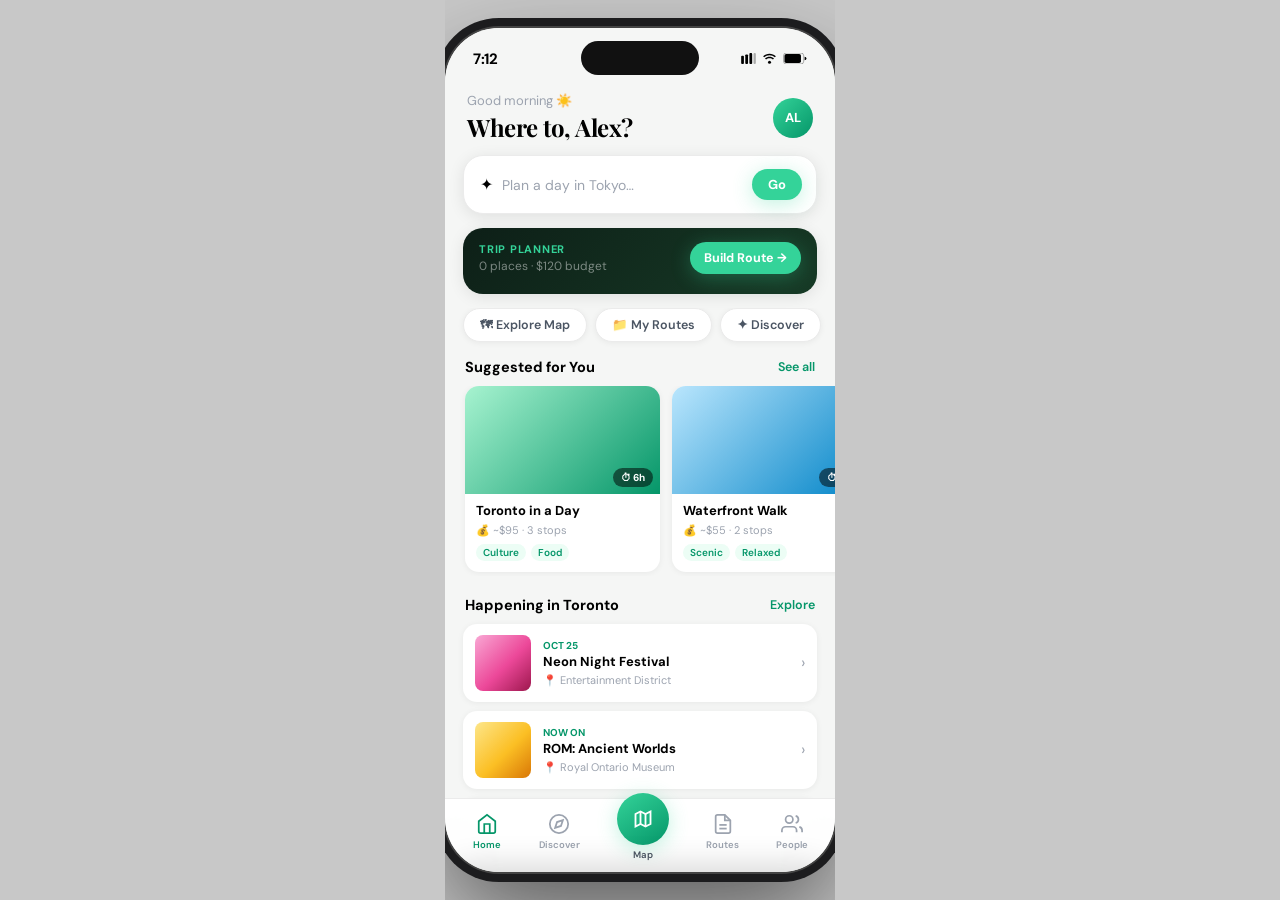
==== app_demo/app_demo.html @ a2b482a4 "added relation for html and video demo" ====
<!DOCTYPE html>
<html lang="en">
<head>
  <meta charset="UTF-8"/>
  <meta name="viewport" content="width=device-width, initial-scale=1.0"/>
  <title>TripTailor</title>
  <link rel="stylesheet" href="styles.css"/>
  <link rel="preconnect" href="https://fonts.googleapis.com"/>
  <link rel="preconnect" href="https://fonts.gstatic.com" crossorigin/>
  <link href="https://fonts.googleapis.com/css2?family=DM+Sans:opsz,wght@9..40,300;9..40,400;9..40,500;9..40,600;9..40,700&family=Playfair+Display:ital,wght@0,700;1,600&display=swap" rel="stylesheet"/>
</head>
<body>

<div class="phone-shell">
  <div id="app">

    <!-- ── STATUS BAR ── -->
    <div class="status-bar">
      <span class="st" id="s-time">9:41</span>
      <div class="st-icons">
        <svg width="15" height="11" viewBox="0 0 16 12" fill="currentColor"><rect x="0" y="3" width="3" height="9" rx="1"/><rect x="4.5" y="1.5" width="3" height="10.5" rx="1"/><rect x="9" y="0" width="3" height="12" rx="1"/><rect x="13.5" y="0" width="2.5" height="12" rx="1" opacity=".3"/></svg>
        <svg width="15" height="11" viewBox="0 0 20 14" fill="currentColor"><path d="M10 2.5C12.8 2.5 15.3 3.6 17.1 5.4L18.5 4C16.3 1.8 13.3.5 10 .5S3.7 1.8 1.5 4L2.9 5.4C4.7 3.6 7.2 2.5 10 2.5z"/><path d="M10 6.5c1.8 0 3.4.7 4.6 1.9l1.4-1.4C14.4 5.4 12.3 4.5 10 4.5S5.6 5.4 4 7l1.4 1.4C6.6 7.2 8.2 6.5 10 6.5z"/><circle cx="10" cy="12" r="2"/></svg>
        <svg width="24" height="11" viewBox="0 0 25 12" fill="currentColor"><rect x="0" y="0" width="22" height="12" rx="3" stroke="currentColor" stroke-width="1" fill="none" opacity=".35"/><rect x="1" y="1" width="18" height="10" rx="2"/><path d="M23 4v4a2 2 0 000-4z"/></svg>
      </div>
    </div>

    <!-- ── VIEWS ── -->
    <div id="views">

      <!-- HOME -->
      <div class="view active" id="v-home">
        <div class="scroll-body">
          <div class="home-top">
            <div>
              <div class="home-sub">Good morning ☀️</div>
              <div class="home-title">Where to, Alex?</div>
            </div>
            <div class="home-av">AL</div>
          </div>

          <!-- AI bar -->
          <div class="ai-bar">
            <span class="ai-spark">✦</span>
            <input class="ai-inp" id="ai-inp" type="text" placeholder="Plan a day in Tokyo…" readonly/>
            <button class="ai-go" id="ai-go">Go</button>
          </div>

          <!-- Trip builder CTA -->
          <div class="trip-builder-cta" id="tbc">
            <div class="tbc-inner">
              <div class="tbc-left">
                <div class="tbc-label">Trip Planner</div>
                <div class="tbc-sub" id="tbc-sub">0 places · $0 budget</div>
              </div>
              <button class="tbc-btn" id="tbc-btn">Build Route →</button>
            </div>
            <div class="tbc-stops" id="tbc-stops"></div>
          </div>

          <!-- Active trip card -->
          <div class="active-card hidden" id="active-card">
            <div class="ac-row">
              <div>
                <div class="ac-label">Active Trip</div>
                <div class="ac-name" id="ac-name">Toronto Highlights</div>
                <div class="ac-meta" id="ac-meta">Stop 1 of 3</div>
              </div>
              <button class="ac-resume" id="ac-resume">Resume →</button>
            </div>
            <div class="ac-progress-bar"><div class="ac-progress-fill" id="ac-fill"></div></div>
          </div>

          <!-- Quick pills -->
          <div class="qa-row">
            <button class="qa" data-tab="mapping">🗺 Explore Map</button>
            <button class="qa" data-tab="routes">📁 My Routes</button>
            <button class="qa" data-tab="discover">✦ Discover</button>
          </div>

          <!-- Suggested -->
          <div class="sh">
            <span>Suggested for You</span>
            <button class="sh-see" id="sh-see-suggested">See all</button>
          </div>
          <div class="suggest-row" id="suggest-row"></div>

          <!-- Happening -->
          <div class="sh" style="margin-top:20px">
            <span>Happening in Toronto</span>
            <button class="sh-see" data-tab="discover">Explore</button>
          </div>
          <div class="ev-list" id="ev-list"></div>
          <div style="height:12px"></div>
        </div>
      </div>

      <!-- DISCOVER -->
      <div class="view" id="v-discover">
        <div class="topbar sticky">
          <div class="tb-title">Discover</div>
          <div class="chip-row" id="disc-chips">
            <button class="chip active" data-f="all">All</button>
            <button class="chip" data-f="Festival">Festival</button>
            <button class="chip" data-f="Food">Food</button>
            <button class="chip" data-f="Culture">Culture</button>
            <button class="chip" data-f="Art">Art</button>
          </div>
        </div>
        <div class="disc-feed" id="disc-feed"></div>
      </div>

      <!-- MAPPING -->
      <div class="view" id="v-mapping">

        <!-- Explore mode -->
        <div id="explore-mode" class="mmode active">
          <div class="topbar sticky map-topbar">
            <div class="tb-title">Explore</div>
            <div class="chip-row" id="map-chips">
              <button class="chip active" data-cat="all">All</button>
              <button class="chip" data-cat="food">🍜 Food</button>
              <button class="chip" data-cat="scenic">🌿 Scenic</button>
              <button class="chip" data-cat="activity">🎭 Activity</button>
              <button class="chip" data-cat="culture">🏛 Culture</button>
            </div>
          </div>
          <div class="map-wrap">
            <div class="map-canvas" id="map-canvas">
              <div class="map-lbl">Toronto · Downtown</div>
            </div>
          </div>
          <div class="map-foot" id="map-foot">
            <div class="sel-pill">
              <span class="sel-dot"></span>
              <span id="sel-num">0</span> selected
            </div>
            <button class="plan-btn hidden" id="plan-btn">✦ Plan Route</button>
          </div>
          <!-- place drawer — INSIDE #app -->
          <div class="scrim" id="pd-scrim"></div>
          <div class="drawer" id="pd-drawer">
            <div class="drawer-bar"></div>
            <div id="pd-body"></div>
          </div>
        </div>

        <!-- Planning mode -->
        <div id="planning-mode" class="mmode">
          <div class="topbar plan-topbar">
            <button class="back-btn" id="plan-back">
              <svg width="18" height="18" viewBox="0 0 24 24" fill="none" stroke="currentColor" stroke-width="2.5"><polyline points="15 18 9 12 15 6"/></svg>
            </button>
            <span class="tb-title" style="font-size:16px">Route Planner</span>
            <button class="link-btn" id="plan-save-top">Save</button>
          </div>

          <div class="scroll-body" style="padding:0">

            <!-- Budget + transport card -->
            <div class="ctrl-card">
              <div class="ctrl-row">
                <div class="ctrl-col">
                  <div class="ctrl-lbl">Daily Budget</div>
                  <div class="ctrl-val" id="ctrl-budget">$120</div>
                  <input class="ctrl-slider" id="budget-slider" type="range" min="20" max="500" value="120"/>
                  <div class="ctrl-range"><span>$20</span><span>$500</span></div>
                </div>
                <div class="ctrl-sep"></div>
                <div class="ctrl-col">
                  <div class="ctrl-lbl">Transport</div>
                  <div class="tmode-row" id="tmode-row">
                    <button class="tmode active" data-t="walk">🚶<span>Walk</span></button>
                    <button class="tmode" data-t="transit">🚇<span>Transit</span></button>
                    <button class="tmode" data-t="bike">🚲<span>Bike</span></button>
                    <button class="tmode" data-t="car">🚗<span>Drive</span></button>
                  </div>
                </div>
              </div>
            </div>

            <!-- Route stops -->
            <div class="plan-section-hdr">
              <span>Your Stops</span>
              <button class="link-btn" id="add-more-stops">+ Add More</button>
            </div>
            <div class="stops-list" id="stops-list"></div>

            <!-- Food along the way -->
            <div class="plan-section-hdr" style="margin-top:4px">
              <span>🍜 Food Along the Way</span>
            </div>
            <div class="food-row" id="food-row"></div>

            <!-- Summary -->
            <div class="summary-card" id="summary-card">
              <div class="sum-row">
                <div class="sum-item">
                  <div class="sum-val" id="sum-time">4h 20m</div>
                  <div class="sum-lbl">Total Time</div>
                </div>
                <div class="sum-div"></div>
                <div class="sum-item">
                  <div class="sum-val" id="sum-cost">~$120</div>
                  <div class="sum-lbl">Est. Cost</div>
                </div>
                <div class="sum-div"></div>
                <div class="sum-item">
                  <div class="sum-val" id="sum-stops">3</div>
                  <div class="sum-lbl">Stops</div>
                </div>
              </div>
              <div class="route-line-vis" id="route-line-vis"></div>
            </div>

            <div class="plan-acts">
              <button class="act secondary" id="pa-save">💾 Save Route</button>
              <button class="act primary" id="pa-guide">▶ Start Guide</button>
            </div>
            <div style="height:16px"></div>
          </div>
        </div>

      </div><!-- /v-mapping -->

      <!-- ROUTES -->
      <div class="view" id="v-routes">
        <div class="topbar sticky">
          <div class="tb-title">Routes</div>
          <div class="seg-ctrl" id="routes-seg">
            <button class="seg active" data-seg="my">My Plans</button>
            <button class="seg" data-seg="community">Community</button>
          </div>
        </div>
        <div class="list-body" id="routes-my"></div>
        <div class="list-body hidden" id="routes-comm"></div>
      </div>

      <!-- COMMUNITY -->
      <div class="view" id="v-community">
        <div class="topbar sticky">
          <div class="tb-title">Community</div>
        </div>
        <div class="list-body" id="comm-feed"></div>
      </div>

    </div><!-- /views -->

    <!-- ── BOTTOM TAB BAR ── -->
    <nav class="tabbar">
      <button class="tb active" data-tab="home">
        <svg width="22" height="22" viewBox="0 0 24 24" fill="none" stroke="currentColor" stroke-width="1.9"><path d="M3 9l9-7 9 7v11a2 2 0 01-2 2H5a2 2 0 01-2-2z"/><polyline points="9 22 9 12 15 12 15 22"/></svg>
        <span>Home</span>
      </button>
      <button class="tb" data-tab="discover">
        <svg width="22" height="22" viewBox="0 0 24 24" fill="none" stroke="currentColor" stroke-width="1.9"><circle cx="12" cy="12" r="10"/><polygon points="16.24 7.76 14.12 14.12 7.76 16.24 9.88 9.88 16.24 7.76"/></svg>
        <span>Discover</span>
      </button>
      <button class="tb tb-map" data-tab="mapping">
        <div class="tb-map-icon">
          <svg width="20" height="20" viewBox="0 0 24 24" fill="none" stroke="white" stroke-width="2.2"><polygon points="3 6 9 3 15 6 21 3 21 18 15 21 9 18 3 21"/><line x1="9" y1="3" x2="9" y2="18"/><line x1="15" y1="6" x2="15" y2="21"/></svg>
        </div>
        <span>Map</span>
      </button>
      <button class="tb" data-tab="routes">
        <svg width="22" height="22" viewBox="0 0 24 24" fill="none" stroke="currentColor" stroke-width="1.9"><path d="M14 2H6a2 2 0 00-2 2v16a2 2 0 002 2h12a2 2 0 002-2V8z"/><polyline points="14 2 14 8 20 8"/><line x1="16" y1="13" x2="8" y2="13"/><line x1="16" y1="17" x2="8" y2="17"/></svg>
        <span>Routes</span>
      </button>
      <button class="tb" data-tab="community">
        <svg width="22" height="22" viewBox="0 0 24 24" fill="none" stroke="currentColor" stroke-width="1.9"><path d="M17 21v-2a4 4 0 00-4-4H5a4 4 0 00-4 4v2"/><circle cx="9" cy="7" r="4"/><path d="M23 21v-2a4 4 0 00-3-3.87M16 3.13a4 4 0 010 7.75"/></svg>
        <span>People</span>
      </button>
    </nav>

    <!-- ══════════════════════════════════════
         ALL OVERLAYS INSIDE #app (phone frame)
         ══════════════════════════════════════ -->

    <!-- Activity / Place detail sheet -->
    <div class="overlay-scrim" id="sheet-scrim"></div>
    <div class="sheet" id="detail-sheet">
      <div class="sheet-bar"></div>
      <div class="sheet-inner" id="sheet-inner"></div>
    </div>

    <!-- Guide mode — full screen inside app -->
    <div class="guide-screen hidden" id="guide-screen">
      <div class="guide-statusbar">
        <button class="g-exit" id="g-exit">✕ End Trip</button>
        <div class="g-center">
          <div class="g-name" id="g-name">Toronto Highlights</div>
          <div class="g-prog" id="g-prog">Stop 1 of 3</div>
        </div>
        <button class="g-nav" id="g-nav">
          <svg width="15" height="15" viewBox="0 0 24 24" fill="none" stroke="currentColor" stroke-width="2.2"><polygon points="3 11 22 2 13 21 11 13 3 11"/></svg>
        </button>
      </div>

      <div class="g-cards-wrap">
        <div class="g-cards" id="g-cards"></div>
      </div>

      <!-- Smart suggestion chip -->
      <div class="g-suggest hidden" id="g-suggest">
        <div class="g-sug-icon" id="g-sug-icon">🍜</div>
        <div class="g-sug-body">
          <div class="g-sug-title" id="g-sug-title">Nearby: Ichiran Ramen</div>
          <div class="g-sug-sub" id="g-sug-sub">4.7★ · 5 min walk · ~$15</div>
        </div>
        <div class="g-sug-btns">
          <button class="g-sug-skip" id="g-sug-skip">Skip</button>
          <button class="g-sug-go" id="g-sug-go">Go</button>
        </div>
      </div>

      <div class="g-foot">
        <button class="g-next" id="g-next">Next Stop →</button>
      </div>
    </div>

    <!-- Toast — inside app -->
    <div class="toast" id="toast"></div>

  </div><!-- /app -->
</div><!-- /phone-shell -->

<script src="script.js"></script>
</body>
</html>
---- app_demo/styles.css ----
/* ══════════════════════════════════════════════
   TripTailor v4 — styles.css
   All overlays confined to phone frame
   ══════════════════════════════════════════════ */

:root {
  --mint:      #34d399;
  --mint-dk:   #059669;
  --mint-lt:   #d1fae5;
  --mint-xl:   #ecfdf5;
  --bg:        #f5f6f5;
  --card:      #ffffff;
  --text:      #0d0d0d;
  --t2:        #4b5563;
  --t3:        #9ca3af;
  --sep:       #ebebeb;
  --border:    rgba(0,0,0,0.07);
  --yellow:    #f59e0b;
  --tab-h:     74px;

  --r1: 8px;  --r2: 14px;  --r3: 20px;  --r4: 28px;  --rp: 999px;

  --s1: 0 1px 6px rgba(0,0,0,0.06);
  --s2: 0 3px 16px rgba(0,0,0,0.09);
  --s3: 0 8px 32px rgba(0,0,0,0.12);
  --sm: 0 4px 20px rgba(52,211,153,0.30);

  --font:  'DM Sans', -apple-system, sans-serif;
  --serif: 'Playfair Display', Georgia, serif;
}

*, *::before, *::after { box-sizing: border-box; margin: 0; padding: 0; }

html, body {
  height: 100%; overflow: hidden;
  background: #c8c8c8;
  display: flex; align-items: center; justify-content: center;
  font-family: var(--font);
  -webkit-font-smoothing: antialiased;
}
button  { font-family: var(--font); cursor: pointer; border: none; background: none; }
input   { font-family: var(--font); }
::-webkit-scrollbar { display: none; }

/* ══════════════════════════
   PHONE SHELL
   ══════════════════════════ */
.phone-shell {
  width: 390px;
  height: 844px;
  border-radius: 54px;
  background: #111;
  overflow: hidden;               /* ← critical: clips everything */
  box-shadow: 0 0 0 2px #444, 0 0 0 10px #1c1c1e, 0 44px 100px rgba(0,0,0,0.55);
  position: relative;
  flex-shrink: 0;
}

/* Dynamic Island */
.phone-shell::before {
  content: '';
  position: absolute; top: 13px; left: 50%; transform: translateX(-50%);
  width: 118px; height: 34px; background: #111;
  border-radius: 20px; z-index: 9999; pointer-events: none;
}

#app {
  width: 100%; height: 100%;
  background: var(--bg);
  border-radius: 50px;
  overflow: hidden;               /* ← clips children, keeps everything inside */
  display: flex; flex-direction: column;
  position: relative;             /* stacking context for all overlays */
}

/* ══════════════════════════
   STATUS BAR
   ══════════════════════════ */
.status-bar {
  height: 46px; flex-shrink: 0;
  padding: 15px 28px 0;
  display: flex; align-items: center; justify-content: space-between;
  background: var(--bg); z-index: 10;
}
.st { font-size: 15px; font-weight: 700; letter-spacing: -0.03em; }
.st-icons { display: flex; gap: 6px; align-items: center; }

/* ══════════════════════════
   VIEWS
   ══════════════════════════ */
#views {
  flex: 1; overflow: hidden; position: relative;
}
.view {
  position: absolute; inset: 0;
  overflow-y: auto; overflow-x: hidden;
  display: none; background: var(--bg);
  -webkit-overflow-scrolling: touch;
}
.view.active { display: block; }
.hidden { display: none !important; }
.scroll-body { padding: 0 0 16px; }

/* ══════════════════════════
   SHARED TOPBAR
   ══════════════════════════ */
.topbar {
  padding: 14px 20px 10px;
  background: rgba(245,246,245,0.94);
  backdrop-filter: blur(20px);
  border-bottom: 1px solid var(--sep);
}
.topbar.sticky { position: sticky; top: 0; z-index: 40; }
.tb-title {
  font-family: var(--serif);
  font-size: 24px; font-weight: 700; letter-spacing: -0.02em;
  margin-bottom: 10px;
}
.chip-row { display: flex; gap: 7px; overflow-x: auto; }
.chip {
  flex-shrink: 0; padding: 6px 14px; border-radius: var(--rp);
  font-size: 12.5px; font-weight: 600;
  background: var(--card); color: var(--t2);
  border: 1.5px solid transparent; box-shadow: var(--s1);
  transition: all 0.16s;
}
.chip.active { background: var(--mint); color: #fff; box-shadow: var(--sm); }

/* ══════════════════════════
   BOTTOM TAB BAR
   ══════════════════════════ */
.tabbar {
  height: var(--tab-h); flex-shrink: 0;
  background: rgba(255,255,255,0.95);
  backdrop-filter: blur(24px);
  border-top: 1px solid var(--sep);
  display: flex; align-items: flex-start; justify-content: space-around;
  padding: 10px 8px 0; z-index: 50;
}
.tb {
  display: flex; flex-direction: column; align-items: center; gap: 4px;
  padding: 4px 10px; min-width: 50px;
  color: var(--t3); transition: color 0.16s;
}
.tb span { font-size: 9.5px; font-weight: 600; }
.tb.active { color: var(--mint-dk); }
.tb.active svg { stroke: var(--mint-dk); }
/* Center map button */
.tb-map { margin-top: -20px; }
.tb-map-icon {
  width: 52px; height: 52px; border-radius: 50%;
  background: linear-gradient(145deg, var(--mint), var(--mint-dk));
  display: flex; align-items: center; justify-content: center;
  box-shadow: var(--sm);
}
.tb-map span { color: var(--t2); }
.tb-map.active span { color: var(--mint-dk); }

/* ══════════════════════════
   HOME
   ══════════════════════════ */
.home-top {
  display: flex; align-items: center; justify-content: space-between;
  padding: 18px 22px 12px;
}
.home-sub  { font-size: 13px; color: var(--t3); margin-bottom: 2px; }
.home-title { font-family: var(--serif); font-size: 24px; font-weight: 700; letter-spacing:-0.02em; }
.home-av {
  width: 40px; height: 40px; border-radius: 50%;
  background: linear-gradient(135deg,var(--mint),var(--mint-dk));
  display: flex; align-items: center; justify-content: center;
  font-size: 13px; font-weight: 700; color: #fff;
}

/* AI bar */
.ai-bar {
  display: flex; align-items: center; gap: 9px;
  margin: 0 18px 14px;
  background: var(--card); border-radius: var(--r3);
  padding: 13px 14px 13px 16px;
  box-shadow: var(--s2); border: 1.5px solid var(--sep);
  transition: box-shadow 0.2s;
}
.ai-spark { font-size: 16px; }
.ai-inp {
  flex: 1; border: none; outline: none; background: transparent;
  font-size: 14px; color: var(--t2);
}
.ai-inp::placeholder { color: var(--t3); }
.ai-go {
  background: var(--mint); color: #fff;
  border-radius: var(--rp); padding: 7px 16px;
  font-size: 13px; font-weight: 700; box-shadow: var(--sm);
}

/* Trip builder CTA */
.trip-builder-cta {
  margin: 0 18px 14px;
  background: linear-gradient(135deg,#0d1f17,#173a26);
  border-radius: var(--r3); padding: 14px 16px 12px;
  box-shadow: var(--s2);
}
.tbc-inner { display: flex; align-items: center; justify-content: space-between; margin-bottom: 8px; }
.tbc-label { font-size: 11px; font-weight: 700; color: var(--mint); text-transform: uppercase; letter-spacing: 0.07em; margin-bottom: 2px; }
.tbc-sub   { font-size: 12px; color: rgba(255,255,255,0.45); }
.tbc-btn {
  background: var(--mint); color: #fff;
  border-radius: var(--rp); padding: 8px 14px;
  font-size: 12.5px; font-weight: 700; box-shadow: var(--sm);
  white-space: nowrap;
}
.tbc-stops { display: flex; gap: 6px; overflow-x: auto; }
.tbc-stop-pill {
  flex-shrink: 0; display: flex; align-items: center; gap: 5px;
  background: rgba(255,255,255,0.08); border: 1px solid rgba(255,255,255,0.12);
  border-radius: var(--rp); padding: 4px 10px;
  font-size: 11px; color: rgba(255,255,255,0.75);
}
.tbc-stop-pill .rm {
  width: 14px; height: 14px; border-radius: 50%;
  background: rgba(255,255,255,0.15); color: rgba(255,255,255,0.7);
  font-size: 9px; display: flex; align-items: center; justify-content: center;
  cursor: pointer;
}

/* Active trip card */
.active-card {
  margin: 0 18px 14px;
  background: linear-gradient(135deg,#0d1f17,#133526);
  border-radius: var(--r3); padding: 14px 16px;
}
.ac-row { display: flex; align-items: center; justify-content: space-between; margin-bottom: 10px; }
.ac-label { font-size: 10px; font-weight: 700; color: var(--mint); text-transform: uppercase; letter-spacing: 0.07em; margin-bottom: 3px; }
.ac-name  { font-family: var(--serif); font-size: 17px; font-weight: 700; color: #fff; margin-bottom: 2px; }
.ac-meta  { font-size: 11px; color: rgba(255,255,255,0.45); }
.ac-resume { background: var(--mint); color: #fff; border-radius: var(--rp); padding: 8px 14px; font-size: 12.5px; font-weight: 700; box-shadow: var(--sm); white-space: nowrap; }
.ac-progress-bar { height: 3px; background: rgba(255,255,255,0.12); border-radius: 2px; overflow: hidden; }
.ac-progress-fill { height: 100%; background: var(--mint); border-radius: 2px; transition: width 0.4s ease; }

/* Quick pills */
.qa-row { display: flex; gap: 8px; padding: 0 18px 16px; overflow-x: auto; }
.qa {
  flex-shrink: 0; padding: 8px 16px; border-radius: var(--rp);
  font-size: 12.5px; font-weight: 600;
  background: var(--card); color: var(--t2);
  border: 1.5px solid var(--sep); box-shadow: var(--s1);
  transition: all 0.15s;
}
.qa:active { background: var(--mint-xl); color: var(--mint-dk); border-color: var(--mint-lt); }

/* Section headers */
.sh { display: flex; align-items: center; justify-content: space-between; padding: 0 20px 10px; font-size: 14.5px; font-weight: 700; }
.sh-see { font-size: 12.5px; color: var(--mint-dk); font-weight: 600; }

/* Suggested horizontal */
.suggest-row { display: flex; gap: 12px; padding: 0 20px 4px; overflow-x: auto; }
.sug-card {
  flex-shrink: 0; width: 195px; background: var(--card);
  border-radius: var(--r2); overflow: hidden; box-shadow: var(--s1); cursor: pointer;
  transition: transform 0.15s;
}
.sug-card:active { transform: scale(0.97); }
.sug-thumb { height: 108px; background-size: cover; background-position: center; position: relative; }
.sug-dur {
  position: absolute; bottom: 7px; right: 7px;
  background: rgba(0,0,0,0.52); backdrop-filter: blur(6px);
  color: #fff; font-size: 10px; font-weight: 700;
  padding: 3px 8px; border-radius: var(--rp);
}
.sug-body { padding: 9px 11px 11px; }
.sug-title { font-size: 13px; font-weight: 700; margin-bottom: 3px; line-height: 1.3; }
.sug-meta  { font-size: 11px; color: var(--t3); margin-bottom: 7px; }
.sug-tags  { display: flex; gap: 5px; }
.sug-tag   { font-size: 10px; background: var(--mint-xl); color: var(--mint-dk); padding: 2px 7px; border-radius: var(--rp); font-weight: 600; }

/* Events list */
.ev-list { padding: 0 18px; display: flex; flex-direction: column; gap: 9px; }
.ev-card {
  display: flex; gap: 12px; align-items: center;
  background: var(--card); border-radius: var(--r2);
  padding: 11px 12px; box-shadow: var(--s1); cursor: pointer;
  transition: transform 0.15s;
}
.ev-card:active { transform: scale(0.98); }
.ev-thumb { width: 56px; height: 56px; border-radius: var(--r1); flex-shrink: 0; background-size: cover; background-position: center; }
.ev-date  { font-size: 10px; font-weight: 700; color: var(--mint-dk); margin-bottom: 2px; }
.ev-title { font-size: 13px; font-weight: 700; line-height: 1.3; margin-bottom: 2px; }
.ev-loc   { font-size: 11px; color: var(--t3); }
.ev-arr   { color: var(--t3); font-size: 16px; margin-left: auto; flex-shrink: 0; }

/* ══════════════════════════
   DISCOVER
   ══════════════════════════ */
.disc-feed { padding: 12px 18px; display: flex; flex-direction: column; gap: 14px; }
.disc-card {
  background: var(--card); border-radius: var(--r3);
  overflow: hidden; box-shadow: var(--s1); cursor: pointer;
  transition: transform 0.15s;
}
.disc-card:active { transform: scale(0.99); }
.dc-img {
  height: 158px; position: relative;
  background-size: cover; background-position: center;
}
.dc-overlay {
  position: absolute; inset: 0;
  background: linear-gradient(to top, rgba(0,0,0,0.62) 0%, transparent 55%);
  display: flex; flex-direction: column; justify-content: flex-end; padding: 13px;
}
.dc-badge {
  align-self: flex-start; background: rgba(255,255,255,0.17); backdrop-filter: blur(8px);
  border: 1px solid rgba(255,255,255,0.2); color: #fff;
  font-size: 9.5px; font-weight: 700; padding: 3px 9px; border-radius: var(--rp);
  letter-spacing: 0.06em; margin-bottom: 5px;
}
.dc-title { font-family: var(--serif); font-size: 17px; font-weight: 700; color: #fff; line-height: 1.2; }
.dc-body  { padding: 10px 14px 13px; }
.dc-loc   { font-size: 12px; color: var(--t3); margin-bottom: 8px; }
.dc-tags  { display: flex; gap: 6px; margin-bottom: 11px; flex-wrap: wrap; }
.dc-tag   { font-size: 10.5px; background: #f3f4f6; color: var(--t2); padding: 2px 8px; border-radius: var(--rp); font-weight: 600; }
.dc-foot  { display: flex; align-items: center; justify-content: space-between; }
.dc-add {
  background: var(--mint-xl); color: var(--mint-dk);
  border-radius: var(--rp); padding: 8px 15px;
  font-size: 12.5px; font-weight: 700; transition: background 0.15s;
}
.dc-add.added { background: var(--mint); color: #fff; }
.dc-type { font-size: 10.5px; color: var(--t3); }

/* ══════════════════════════
   MAPPING — EXPLORE
   ══════════════════════════ */
.mmode {
  position: absolute; inset: 0;
  display: none; flex-direction: column;
}
.mmode.active { display: flex; }

.map-topbar { padding-bottom: 8px; }
.map-topbar .tb-title { margin-bottom: 8px; }

.map-wrap { flex: 1; position: relative; overflow: hidden; }
.map-canvas {
  position: absolute; inset: 0;
  background:
    radial-gradient(ellipse at 28% 42%, rgba(52,211,153,0.12) 0%, transparent 58%),
    radial-gradient(ellipse at 72% 68%, rgba(52,211,153,0.08) 0%, transparent 48%),
    linear-gradient(155deg,#e8f5e9 0%,#f0fdf4 32%,#e9f4ec 64%,#f3f8f4 100%);
}
.map-canvas::before {
  content: ''; position: absolute; inset: 0;
  background-image: linear-gradient(rgba(52,211,153,0.055) 1px,transparent 1px),linear-gradient(90deg,rgba(52,211,153,0.055) 1px,transparent 1px);
  background-size: 44px 44px;
}
.map-lbl {
  position: absolute; top: 11px; left: 50%; transform: translateX(-50%);
  font-size: 10px; font-weight: 700; color: var(--t3); letter-spacing: 0.08em; text-transform: uppercase;
  background: rgba(255,255,255,0.82); backdrop-filter: blur(8px);
  padding: 4px 12px; border-radius: var(--rp); pointer-events: none;
}

/* Pins */
.pin {
  position: absolute; transform: translate(-50%,-100%);
  cursor: pointer; z-index: 6; display: flex; flex-direction: column; align-items: center;
  transition: transform 0.18s;
}
.pin:hover { transform: translate(-50%,-100%) scale(1.1); z-index: 8; }
.pin-lbl {
  background: var(--card); border-radius: var(--r1);
  padding: 5px 9px; font-size: 11px; font-weight: 700; white-space: nowrap;
  box-shadow: var(--s2); border: 1.5px solid var(--border); transition: all 0.16s;
}
.pin.sel .pin-lbl { background: var(--mint-dk); color: #fff; box-shadow: 0 0 0 2.5px var(--mint), var(--s2); }
.pin-stem { width: 2px; height: 5px; background: var(--t3); }
.pin.sel .pin-stem { background: var(--mint-dk); }
.pin-dot  { width: 6px; height: 6px; border-radius: 50%; background: var(--t3); margin-top:-1px; }
.pin.sel .pin-dot { background: var(--mint); }
.pin-em   { font-size: 11px; margin-right: 2px; }

/* Map footer */
.map-foot {
  display: flex; align-items: center; justify-content: center; gap: 10px;
  padding: 12px 18px; background: rgba(245,246,245,0.92);
  backdrop-filter: blur(12px); border-top: 1px solid var(--sep);
}
.sel-pill {
  display: flex; align-items: center; gap: 7px;
  background: var(--card); border-radius: var(--rp);
  padding: 9px 16px; font-size: 13px; font-weight: 600; box-shadow: var(--s1);
}
.sel-dot { width: 8px; height: 8px; border-radius: 50%; background: var(--mint); }
.plan-btn {
  background: var(--mint); color: #fff;
  border-radius: var(--rp); padding: 11px 22px;
  font-size: 13.5px; font-weight: 700; box-shadow: var(--sm);
  animation: popIn 0.28s cubic-bezier(0.34,1.56,0.64,1);
}
.plan-btn.hidden { display: none; }
@keyframes popIn { from { transform: scale(0.65); opacity:0; } to { transform: scale(1); opacity:1; } }

/* Place drawer — inside #app */
.scrim {
  position: absolute; inset: 0; z-index: 58;
  background: rgba(0,0,0,0); pointer-events: none; transition: background 0.25s;
}
.scrim.on { background: rgba(0,0,0,0.30); pointer-events: all; }
.drawer {
  position: absolute; bottom: 0; left: 0; right: 0; z-index: 60;
  background: var(--card);
  border-radius: var(--r4) var(--r4) 0 0;
  box-shadow: 0 -5px 28px rgba(0,0,0,0.14);
  transform: translateY(100%);
  transition: transform 0.32s cubic-bezier(0.32,0.72,0,1);
  max-height: 62%; overflow-y: auto; padding-bottom: 20px;
}
.drawer.open { transform: translateY(0); }
.drawer-bar {
  width: 36px; height: 4px; background: var(--sep);
  border-radius: 2px; margin: 10px auto 14px;
}
#pd-body { padding: 0 18px; }
.pd-img  { width: 100%; height: 128px; border-radius: var(--r2); margin-bottom: 13px; background-size: cover; background-position: center; }
.pd-name { font-family: var(--serif); font-size: 20px; font-weight: 700; margin-bottom: 5px; }
.pd-meta { display: flex; gap: 10px; font-size: 12px; color: var(--t3); margin-bottom: 9px; flex-wrap: wrap; }
.pd-rat  { color: var(--yellow); font-weight: 700; }
.pd-desc { font-size: 13.5px; color: var(--t2); line-height: 1.65; margin-bottom: 15px; }
.pd-add  {
  width: 100%; background: var(--mint); color: #fff;
  border-radius: var(--rp); padding: 13px; font-size: 14px; font-weight: 700;
  box-shadow: var(--sm); transition: background 0.15s;
}
.pd-add.added { background: var(--mint-dk); }

/* ══════════════════════════
   PLANNING MODE
   ══════════════════════════ */
#planning-mode { background: var(--bg); }

.plan-topbar {
  display: flex; align-items: center; gap: 10px;
  padding: 13px 18px;
  background: rgba(245,246,245,0.95); backdrop-filter: blur(16px);
  border-bottom: 1px solid var(--sep); flex-shrink: 0;
}
.plan-topbar .tb-title { margin-bottom: 0; flex: 1; text-align: center; }
.back-btn {
  width: 34px; height: 34px; border-radius: 50%;
  background: var(--card); box-shadow: var(--s1);
  display: flex; align-items: center; justify-content: center; flex-shrink: 0;
}
.link-btn { font-size: 14px; font-weight: 700; color: var(--mint-dk); padding: 4px 0; }

/* Budget + transport card */
.ctrl-card {
  margin: 14px 18px 0;
  background: var(--card); border-radius: var(--r3); box-shadow: var(--s1); overflow: hidden;
}
.ctrl-row { display: flex; }
.ctrl-col { flex: 1; padding: 14px 16px; }
.ctrl-sep { width: 1px; background: var(--sep); flex-shrink: 0; margin: 12px 0; }
.ctrl-lbl  { font-size: 10px; font-weight: 700; color: var(--t3); text-transform: uppercase; letter-spacing: 0.07em; margin-bottom: 5px; }
.ctrl-val  { font-size: 22px; font-weight: 700; color: var(--mint-dk); margin-bottom: 8px; }
.ctrl-slider {
  -webkit-appearance: none; width: 100%; height: 3px; border-radius: 2px;
  background: var(--mint-lt); outline: none; cursor: pointer;
}
.ctrl-slider::-webkit-slider-thumb {
  -webkit-appearance: none; width: 17px; height: 17px; border-radius: 50%;
  background: var(--mint); box-shadow: 0 1px 5px rgba(0,0,0,0.20); cursor: pointer;
}
.ctrl-range { display: flex; justify-content: space-between; font-size: 9.5px; color: var(--t3); margin-top: 4px; }
.tmode-row  { display: flex; gap: 5px; flex-wrap: wrap; margin-top: 4px; }
.tmode {
  display: flex; flex-direction: column; align-items: center; gap: 2px;
  padding: 5px 8px; border-radius: var(--r1); background: #f3f4f6;
  font-size: 16px; transition: all 0.15s; border: 1.5px solid transparent;
}
.tmode span { font-size: 9px; font-weight: 600; color: var(--t3); }
.tmode.active { background: var(--mint-xl); border-color: var(--mint-lt); }
.tmode.active span { color: var(--mint-dk); }

/* Section headers in planner */
.plan-section-hdr {
  display: flex; align-items: center; justify-content: space-between;
  padding: 14px 20px 8px;
  font-size: 13px; font-weight: 700; color: var(--text);
}

/* Stops list */
.stops-list { padding: 0 18px; display: flex; flex-direction: column; gap: 9px; }
.stop-row {
  display: flex; align-items: center; gap: 10px;
  background: var(--card); border-radius: var(--r2);
  overflow: hidden; box-shadow: var(--s1);
}
.stop-row.dragging { opacity: 0.5; }
.stop-num {
  width: 28px; flex-shrink: 0; text-align: center;
  font-size: 11px; font-weight: 700; color: var(--t3); padding-left: 10px;
}
.stop-thumb { width: 64px; height: 64px; flex-shrink: 0; background-size: cover; background-position: center; }
.stop-info { flex: 1; padding: 10px 0; min-width: 0; }
.stop-name { font-size: 13px; font-weight: 700; margin-bottom: 2px; }
.stop-dur  { font-size: 11px; color: var(--t3); }
.stop-acts { display: flex; flex-direction: column; gap: 4px; padding: 0 10px; flex-shrink: 0; }
.stop-act  { width: 26px; height: 26px; border-radius: 50%; background: #f3f4f6; font-size: 11px; display: flex; align-items: center; justify-content: center; transition: background 0.15s; }
.stop-act:hover { background: #fee2e2; color: #ef4444; }
.stop-act.rep:hover { background: var(--mint-xl); color: var(--mint-dk); }

/* Commute badge between stops */
.commute-badge {
  display: flex; align-items: center; gap: 6px;
  padding: 5px 18px;
}
.cb-line { flex: 1; height: 1px; border-top: 1.5px dashed var(--mint-lt); }
.cb-pill {
  display: flex; align-items: center; gap: 4px;
  background: var(--mint-xl); border-radius: var(--rp);
  padding: 3px 10px; font-size: 10.5px; font-weight: 600; color: var(--mint-dk);
  white-space: nowrap;
}

/* Food row */
.food-row { display: flex; gap: 10px; padding: 0 18px 4px; overflow-x: auto; }
.food-card {
  flex-shrink: 0; width: 130px; background: var(--card);
  border-radius: var(--r2); overflow: hidden; box-shadow: var(--s1);
}
.food-thumb { height: 72px; background-size: cover; background-position: center; }
.food-body  { padding: 7px 9px 9px; }
.food-name  { font-size: 11.5px; font-weight: 700; margin-bottom: 2px; line-height: 1.3; }
.food-meta  { font-size: 10px; color: var(--t3); }

/* Summary card */
.summary-card {
  margin: 14px 18px 0;
  background: var(--card); border-radius: var(--r3); box-shadow: var(--s1); overflow: hidden;
}
.sum-row {
  display: flex; align-items: center; justify-content: space-around;
  padding: 14px 10px 12px;
}
.sum-item { display: flex; flex-direction: column; align-items: center; gap: 2px; }
.sum-val  { font-family: var(--serif); font-size: 18px; font-weight: 700; color: var(--mint-dk); }
.sum-lbl  { font-size: 10px; color: var(--t3); font-weight: 600; }
.sum-div  { width: 1px; height: 28px; background: var(--sep); }

/* Route line visualisation */
.route-line-vis {
  padding: 10px 16px 14px;
  display: flex; align-items: center; gap: 0;
  border-top: 1px solid var(--sep); overflow-x: auto;
}
.rlv-stop { display: flex; flex-direction: column; align-items: center; gap: 3px; flex-shrink: 0; }
.rlv-dot  { width: 10px; height: 10px; border-radius: 50%; background: var(--mint); border: 2px solid var(--mint-lt); }
.rlv-lbl  { font-size: 9px; color: var(--t3); font-weight: 600; }
.rlv-line {
  flex: 1; min-width: 24px; height: 2px;
  background: linear-gradient(90deg, var(--mint-lt), var(--mint));
  border-radius: 1px; position: relative; flex-shrink: 0;
}
.rlv-line::after { content:'▶'; position:absolute; right:-7px; top:-6px; font-size:9px; color:var(--mint-dk); }

/* Plan action buttons */
.plan-acts {
  display: flex; gap: 10px; padding: 14px 18px 0;
}
.act {
  flex: 1; border-radius: var(--rp); padding: 13px;
  font-size: 13.5px; font-weight: 700; transition: all 0.15s;
}
.act.secondary { background: #f3f4f6; color: var(--text); }
.act.primary   { background: var(--mint); color: #fff; box-shadow: var(--sm); }
.act:active    { transform: scale(0.97); }

/* ══════════════════════════
   ROUTES
   ══════════════════════════ */
.seg-ctrl { display: flex; background: #efefef; border-radius: var(--rp); padding: 3px; margin-top: 4px; }
.seg { flex: 1; padding: 7px; border-radius: var(--rp); font-size: 12.5px; font-weight: 600; color: var(--t3); transition: all 0.16s; text-align: center; }
.seg.active { background: var(--card); color: var(--text); box-shadow: var(--s1); }
.list-body { padding: 12px 18px; display: flex; flex-direction: column; gap: 13px; }
.route-card { background: var(--card); border-radius: var(--r3); overflow: hidden; box-shadow: var(--s1); }
.rc-thumb { height: 118px; position: relative; background-size: cover; background-position: center; }
.rc-ov {
  position: absolute; inset: 0;
  background: linear-gradient(to top, rgba(0,0,0,0.58), transparent);
  display: flex; align-items: flex-end; padding: 12px;
}
.rc-title { font-family: var(--serif); font-size: 17px; font-weight: 700; color: #fff; }
.rc-body  { padding: 11px 14px 13px; }
.rc-path  { display: flex; align-items: center; gap: 0; margin-bottom: 9px; overflow-x: auto; }
.rcp-stop { display: flex; flex-direction: column; align-items: center; gap: 2px; flex-shrink: 0; }
.rcp-dot  { width: 7px; height: 7px; border-radius: 50%; background: var(--mint); }
.rcp-lbl  { font-size: 9px; color: var(--t3); }
.rcp-line { width: 22px; height: 2px; background: var(--mint-lt); flex-shrink: 0; }
.rc-tags  { display: flex; gap: 6px; flex-wrap: wrap; margin-bottom: 9px; }
.rc-tag   { font-size: 10.5px; background: var(--mint-xl); color: var(--mint-dk); padding: 3px 9px; border-radius: var(--rp); font-weight: 600; }
.rc-meta  { font-size: 11.5px; color: var(--t3); margin-bottom: 9px; }
.rc-acts  { display: flex; gap: 7px; }
.rca { flex: 1; padding: 9px; border-radius: var(--rp); font-size: 12px; font-weight: 700; text-align: center; transition: all 0.15s; }
.rca.ghost { background: #f3f4f6; color: var(--t2); }
.rca.solid { background: var(--mint); color: #fff; box-shadow: var(--sm); }

/* ══════════════════════════
   COMMUNITY
   ══════════════════════════ */
.comm-card { background: var(--card); border-radius: var(--r3); overflow: hidden; box-shadow: var(--s1); }
.cc-hd { display: flex; align-items: center; gap: 10px; padding: 12px 14px 10px; }
.cc-av { width: 36px; height: 36px; border-radius: 50%; font-size: 13px; font-weight: 700; color: #fff; display: flex; align-items: center; justify-content: center; flex-shrink: 0; }
.cc-name { font-size: 13px; font-weight: 700; }
.cc-time { font-size: 11px; color: var(--t3); }
.cc-img  { width: 100%; height: 148px; background-size: cover; background-position: center; }
.cc-body { padding: 11px 14px 13px; }
.cc-title { font-size: 14px; font-weight: 700; margin-bottom: 4px; }
.cc-desc  { font-size: 13px; color: var(--t2); line-height: 1.6; margin-bottom: 9px; }
.cc-foot  { display: flex; align-items: center; justify-content: space-between; }
.cc-likes { font-size: 12px; color: var(--t3); }
.cc-save  { background: var(--mint-xl); color: var(--mint-dk); padding: 6px 14px; border-radius: var(--rp); font-size: 12px; font-weight: 700; transition: background 0.15s; }
.cc-save:active { background: var(--mint); color: #fff; }
.partner-card {
  background: linear-gradient(135deg,var(--mint-xl),#f0fdf4);
  border: 1.5px solid var(--mint-lt); border-radius: var(--r3); padding: 15px;
  display: flex; align-items: center; gap: 12px;
}
.pc-ico  { font-size: 28px; }
.pc-body { flex: 1; }
.pc-t    { font-size: 13px; font-weight: 700; margin-bottom: 2px; }
.pc-s    { font-size: 11.5px; color: var(--t3); }
.pc-join { background: var(--mint); color: #fff; padding: 8px 16px; border-radius: var(--rp); font-size: 12.5px; font-weight: 700; box-shadow: var(--sm); }

/* ══════════════════════════
   DETAIL SHEET — inside #app
   ══════════════════════════ */
.overlay-scrim {
  position: absolute; inset: 0; z-index: 70;
  background: rgba(0,0,0,0); pointer-events: none; transition: background 0.26s;
}
.overlay-scrim.on { background: rgba(0,0,0,0.46); pointer-events: all; }

.sheet {
  position: absolute; bottom: 0; left: 0; right: 0; z-index: 72;
  background: var(--card);
  border-radius: var(--r4) var(--r4) 0 0;
  box-shadow: 0 -6px 32px rgba(0,0,0,0.16);
  transform: translateY(100%);
  transition: transform 0.34s cubic-bezier(0.32,0.72,0,1);
  max-height: 86%;
  display: flex; flex-direction: column;
}
.sheet.open { transform: translateY(0); }
.sheet-bar {
  width: 36px; height: 4px; background: var(--sep);
  border-radius: 2px; margin: 10px auto 0; flex-shrink: 0;
}
.sheet-inner { overflow-y: auto; flex: 1; padding-bottom: 28px; }

/* Sheet content */
.sh-hero { height: 195px; background-size: cover; background-position: center; }
.sh-body { padding: 16px 18px 0; }
.sh-chip { display: inline-block; background: var(--mint-xl); color: var(--mint-dk); font-size: 10.5px; font-weight: 700; padding: 3px 10px; border-radius: var(--rp); margin-bottom: 7px; }
.sh-title { font-family: var(--serif); font-size: 21px; font-weight: 700; line-height: 1.2; margin-bottom: 5px; }
.sh-loc   { font-size: 12.5px; color: var(--t3); margin-bottom: 10px; }
.sh-info  { display: flex; gap: 7px; flex-wrap: wrap; margin-bottom: 13px; }
.sh-ic    { display: flex; align-items: center; gap: 5px; background: #f3f4f6; border-radius: var(--rp); padding: 5px 10px; font-size: 12px; color: var(--t2); }
.sh-desc  { font-size: 13.5px; color: var(--t2); line-height: 1.7; margin-bottom: 15px; }
.sh-add   {
  width: 100%; background: var(--mint); color: #fff;
  border-radius: var(--rp); padding: 13px;
  font-size: 14.5px; font-weight: 700; box-shadow: var(--sm);
  margin-bottom: 16px; transition: background 0.15s;
}
.sh-add:active { background: var(--mint-dk); }
.sh-add.added  { background: var(--mint-dk); }
.sh-sec-t { font-size: 10.5px; font-weight: 700; color: var(--t3); text-transform: uppercase; letter-spacing: 0.07em; margin-bottom: 9px; }
.sh-sub   { display: flex; gap: 11px; background: var(--bg); border-radius: var(--r2); padding: 11px; margin-bottom: 8px; }
.sh-sub-img { width: 56px; height: 56px; border-radius: var(--r1); flex-shrink: 0; background-size: cover; background-position: center; }
.sh-sub-name { font-size: 13px; font-weight: 700; margin-bottom: 2px; }
.sh-sub-meta { font-size: 11px; color: var(--t3); margin-bottom: 5px; }
.sh-sub-add  { background: var(--mint-xl); color: var(--mint-dk); font-size: 11px; font-weight: 700; padding: 4px 10px; border-radius: var(--rp); }
.sh-sub-add.added { background: var(--mint); color: #fff; }
.sh-rec-div { display: flex; align-items: center; gap: 8px; font-size: 11px; color: var(--t3); margin: 14px 0 10px; }
.sh-rec-div::before, .sh-rec-div::after { content: ''; flex: 1; height: 1px; background: var(--sep); }

/* ══════════════════════════
   GUIDE SCREEN — inside #app
   ══════════════════════════ */
.guide-screen {
  position: absolute; inset: 0; z-index: 80;
  background: #0b1c13;
  display: flex; flex-direction: column;
  transition: opacity 0.25s;
}
.guide-screen.hidden { display: none; }

.guide-statusbar {
  display: flex; align-items: center; justify-content: space-between;
  padding: 14px 18px; border-bottom: 1px solid rgba(255,255,255,0.07); flex-shrink: 0;
}
.g-exit {
  font-size: 12px; color: rgba(255,255,255,0.5); font-weight: 600; padding: 4px 0;
  transition: color 0.15s;
}
.g-exit:hover { color: #fff; }
.g-center { text-align: center; }
.g-name { font-size: 14px; font-weight: 700; color: #fff; }
.g-prog { font-size: 11px; color: rgba(255,255,255,0.38); }
.g-nav  {
  width: 32px; height: 32px; border-radius: 50%;
  background: var(--mint); color: #fff;
  display: flex; align-items: center; justify-content: center;
  box-shadow: var(--sm);
}

.g-cards-wrap {
  flex: 1; overflow-x: auto; overflow-y: hidden;
  padding: 20px 18px; display: flex; align-items: center;
  scroll-snap-type: x mandatory;
}
.g-cards-wrap::-webkit-scrollbar { height: 3px; }
.g-cards-wrap::-webkit-scrollbar-thumb { background: rgba(52,211,153,0.35); border-radius: 2px; }
.g-cards { display: flex; align-items: center; gap: 0; width: max-content; }

.g-stop {
  width: 214px; flex-shrink: 0;
  background: rgba(255,255,255,0.055);
  border: 1.5px solid rgba(255,255,255,0.09);
  border-radius: var(--r3); overflow: hidden;
  scroll-snap-align: start; transition: border-color 0.2s;
}
.g-stop.cur { border-color: var(--mint); background: rgba(52,211,153,0.09); }
.g-simg { width: 100%; height: 116px; background-size: cover; background-position: center; background-color: #1a2e23; }
.g-sbody { padding: 11px 13px; }
.g-sname { font-size: 15px; font-weight: 700; color: #fff; margin-bottom: 4px; }
.g-smeta { font-size: 11.5px; color: rgba(255,255,255,0.40); margin-bottom: 8px; }
.g-stip  { background: rgba(52,211,153,0.10); border-radius: var(--r1); padding: 8px 10px; font-size: 11.5px; color: var(--mint-lt); line-height: 1.5; }

.g-comm {
  width: 88px; flex-shrink: 0;
  display: flex; flex-direction: column; align-items: center; justify-content: center; gap: 4px;
}
.g-comm-icon  { font-size: 22px; }
.g-comm-arrow { color: var(--mint); font-size: 18px; animation: arr 1.8s ease-in-out infinite; }
@keyframes arr { 0%,100%{opacity:1;transform:translateX(0)} 50%{opacity:0.35;transform:translateX(4px)} }
.g-comm-t { font-size: 12px; font-weight: 700; color: #fff; }
.g-comm-d { font-size: 10px; color: rgba(255,255,255,0.36); }

/* Smart suggestion */
.g-suggest {
  margin: 0 18px 10px;
  background: rgba(255,255,255,0.07);
  backdrop-filter: blur(16px);
  border: 1px solid rgba(255,255,255,0.12);
  border-radius: var(--r2); padding: 11px 13px;
  display: flex; align-items: center; gap: 10px;
  animation: fadeUp 0.28s ease;
}
.g-suggest.hidden { display: none; }
@keyframes fadeUp { from{opacity:0;transform:translateY(8px)} to{opacity:1;transform:translateY(0)} }
.g-sug-icon  { font-size: 22px; flex-shrink: 0; }
.g-sug-body  { flex: 1; min-width: 0; }
.g-sug-title { font-size: 12.5px; font-weight: 700; color: #fff; margin-bottom: 2px; }
.g-sug-sub   { font-size: 11px; color: rgba(255,255,255,0.45); }
.g-sug-btns  { display: flex; gap: 5px; flex-shrink: 0; }
.g-sug-skip  { font-size: 11px; font-weight: 700; padding: 5px 10px; border-radius: var(--rp); background: rgba(255,255,255,0.09); color: rgba(255,255,255,0.55); }
.g-sug-go    { font-size: 11px; font-weight: 700; padding: 5px 10px; border-radius: var(--rp); background: var(--mint); color: #fff; }

.g-foot {
  padding: 10px 18px 16px; border-top: 1px solid rgba(255,255,255,0.07); flex-shrink: 0;
}
.g-next {
  width: 100%; background: var(--mint); color: #fff;
  border-radius: var(--rp); padding: 13px; font-size: 14.5px; font-weight: 700;
  box-shadow: var(--sm); transition: background 0.15s;
}
.g-next:active { background: var(--mint-dk); }

/* ══════════════════════════
   TOAST — inside #app
   ══════════════════════════ */
.toast {
  position: absolute; bottom: 86px; left: 50%;
  transform: translateX(-50%) translateY(12px);
  background: rgba(12,12,12,0.88); backdrop-filter: blur(14px);
  color: #fff; font-size: 13px; font-weight: 600;
  padding: 9px 19px; border-radius: var(--rp);
  opacity: 0; pointer-events: none; white-space: nowrap;
  transition: opacity 0.2s, transform 0.2s; z-index: 90;
}
.toast.show { opacity: 1; transform: translateX(-50%) translateY(0); }

/* Full screen on mobile */
@media (max-width: 430px) {
  body { background: var(--bg); align-items: flex-start; }
  .phone-shell { width: 100%; height: 100svh; border-radius: 0; box-shadow: none; }
  #app { border-radius: 0; }
  .phone-shell::before { display: none; }
}
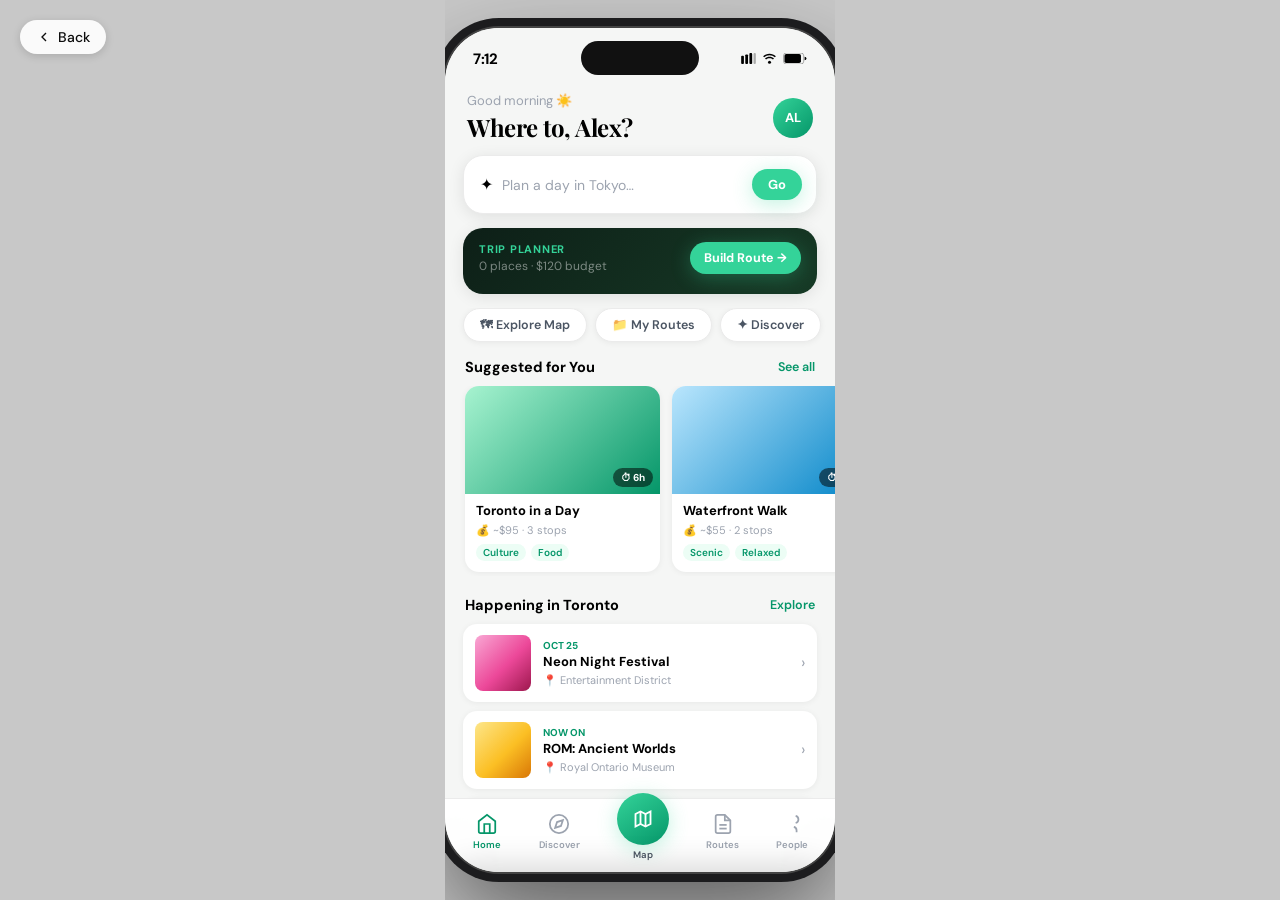
==== commit e0dbf4f1: "added return button for demo page" ====
--- a/app_demo/app_demo.html
+++ b/app_demo/app_demo.html
@@ -8,8 +8,46 @@
   <link rel="preconnect" href="https://fonts.googleapis.com"/>
   <link rel="preconnect" href="https://fonts.gstatic.com" crossorigin/>
   <link href="https://fonts.googleapis.com/css2?family=DM+Sans:opsz,wght@9..40,300;9..40,400;9..40,500;9..40,600;9..40,700&family=Playfair+Display:ital,wght@0,700;1,600&display=swap" rel="stylesheet"/>
+  <style>
+    .back-button {
+      position: absolute;
+      top: 20px;
+      left: 20px;
+      background: rgba(255, 255, 255, 0.9);
+      color: #0d0d0d;
+      border: none;
+      border-radius: 20px;
+      padding: 8px 16px;
+      font-size: 14px;
+      font-weight: 500;
+      cursor: pointer;
+      box-shadow: 0 2px 8px rgba(0, 0, 0, 0.15);
+      text-decoration: none;
+      display: inline-flex;
+      align-items: center;
+      gap: 6px;
+      z-index: 1000;
+    }
+    
+    .back-button:hover {
+      background: rgba(255, 255, 255, 1);
+      box-shadow: 0 4px 12px rgba(0, 0, 0, 0.2);
+    }
+    
+    .back-button svg {
+      width: 16px;
+      height: 16px;
+    }
+  </style>
 </head>
 <body>
+
+<a href="../web/web_page.html" class="back-button">
+  <svg viewBox="0 0 24 24" fill="none" stroke="currentColor" stroke-width="2">
+    <polyline points="15 18 9 12 15 6"/>
+  </svg>
+  Back
+</a>
 
 <div class="phone-shell">
   <div id="app">
@@ -266,7 +304,7 @@
         <span>Routes</span>
       </button>
       <button class="tb" data-tab="community">
-        <svg width="22" height="22" viewBox="0 0 24 24" fill="none" stroke="currentColor" stroke-width="1.9"><path d="M17 21v-2a4 4 0 00-4-4H5a4 4 0 00-4 4v2"/><circle cx="9" cy="7" r="4"/><path d="M23 21v-2a4 4 0 00-3-3.87M16 3.13a4 4 0 010 7.75"/></svg>
+        <svg width="22" height="22" viewBox="0 0 24 24" fill="none" stroke="currentColor" stroke-width="1.9"><path d="M17 21v-2a4 4 0 00-3-3.87M16 3.13a4 4 0 010 7.75"/></svg>
         <span>People</span>
       </button>
     </nav>
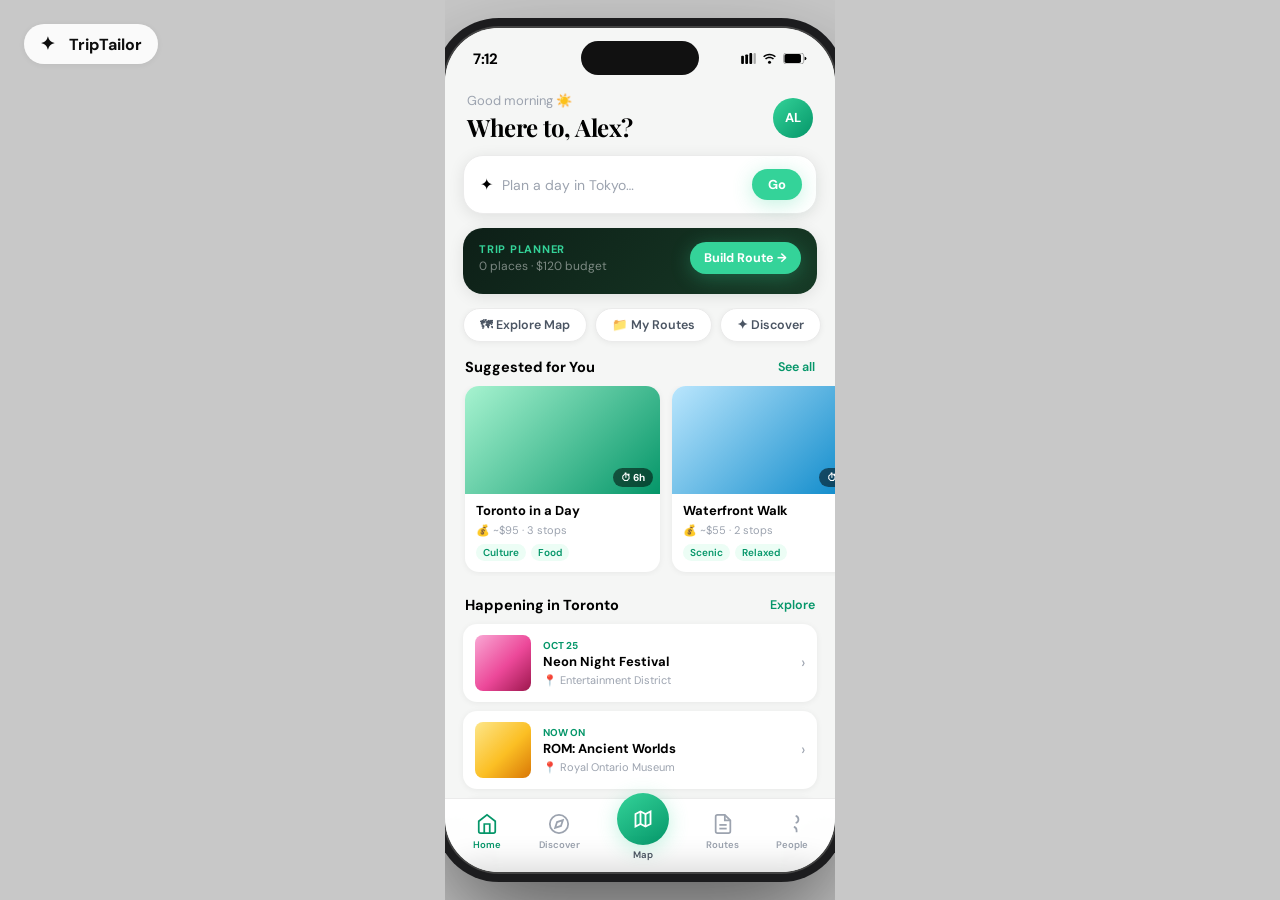
==== commit f91e60a9: "added logo for app demo" ====
--- a/app_demo/app_demo.html
+++ b/app_demo/app_demo.html
@@ -9,44 +9,46 @@
   <link rel="preconnect" href="https://fonts.gstatic.com" crossorigin/>
   <link href="https://fonts.googleapis.com/css2?family=DM+Sans:opsz,wght@9..40,300;9..40,400;9..40,500;9..40,600;9..40,700&family=Playfair+Display:ital,wght@0,700;1,600&display=swap" rel="stylesheet"/>
   <style>
-    .back-button {
-      position: absolute;
-      top: 20px;
-      left: 20px;
+    .home-logo {
+      position: fixed;
+      top: 24px;
+      left: 24px;
       background: rgba(255, 255, 255, 0.9);
-      color: #0d0d0d;
+      color: var(--text);
       border: none;
-      border-radius: 20px;
+      border-radius: var(--rp);
       padding: 8px 16px;
-      font-size: 14px;
-      font-weight: 500;
-      cursor: pointer;
-      box-shadow: 0 2px 8px rgba(0, 0, 0, 0.15);
+      font-family: var(--font);
+      font-size: 16px;
+      font-weight: 700;
       text-decoration: none;
       display: inline-flex;
       align-items: center;
-      gap: 6px;
+      gap: 8px;
+      box-shadow: var(--s1);
+      backdrop-filter: blur(12px);
+      -webkit-backdrop-filter: blur(12px);
       z-index: 1000;
+      transition: all 0.2s ease;
     }
     
-    .back-button:hover {
+    .home-logo:hover {
       background: rgba(255, 255, 255, 1);
-      box-shadow: 0 4px 12px rgba(0, 0, 0, 0.2);
+      color: var(--mint-dk);
+      box-shadow: var(--s2);
+      transform: translateY(-2px);
     }
     
-    .back-button svg {
-      width: 16px;
-      height: 16px;
+    .logo-mark {
+      font-size: 18px;
+      margin-right: 6px;
     }
   </style>
 </head>
 <body>
 
-<a href="../web/web_page.html" class="back-button">
-  <svg viewBox="0 0 24 24" fill="none" stroke="currentColor" stroke-width="2">
-    <polyline points="15 18 9 12 15 6"/>
-  </svg>
-  Back
+<a href="../web/web_page.html" class="home-logo">
+  <span class="logo-mark">✦</span>TripTailor
 </a>
 
 <div class="phone-shell">
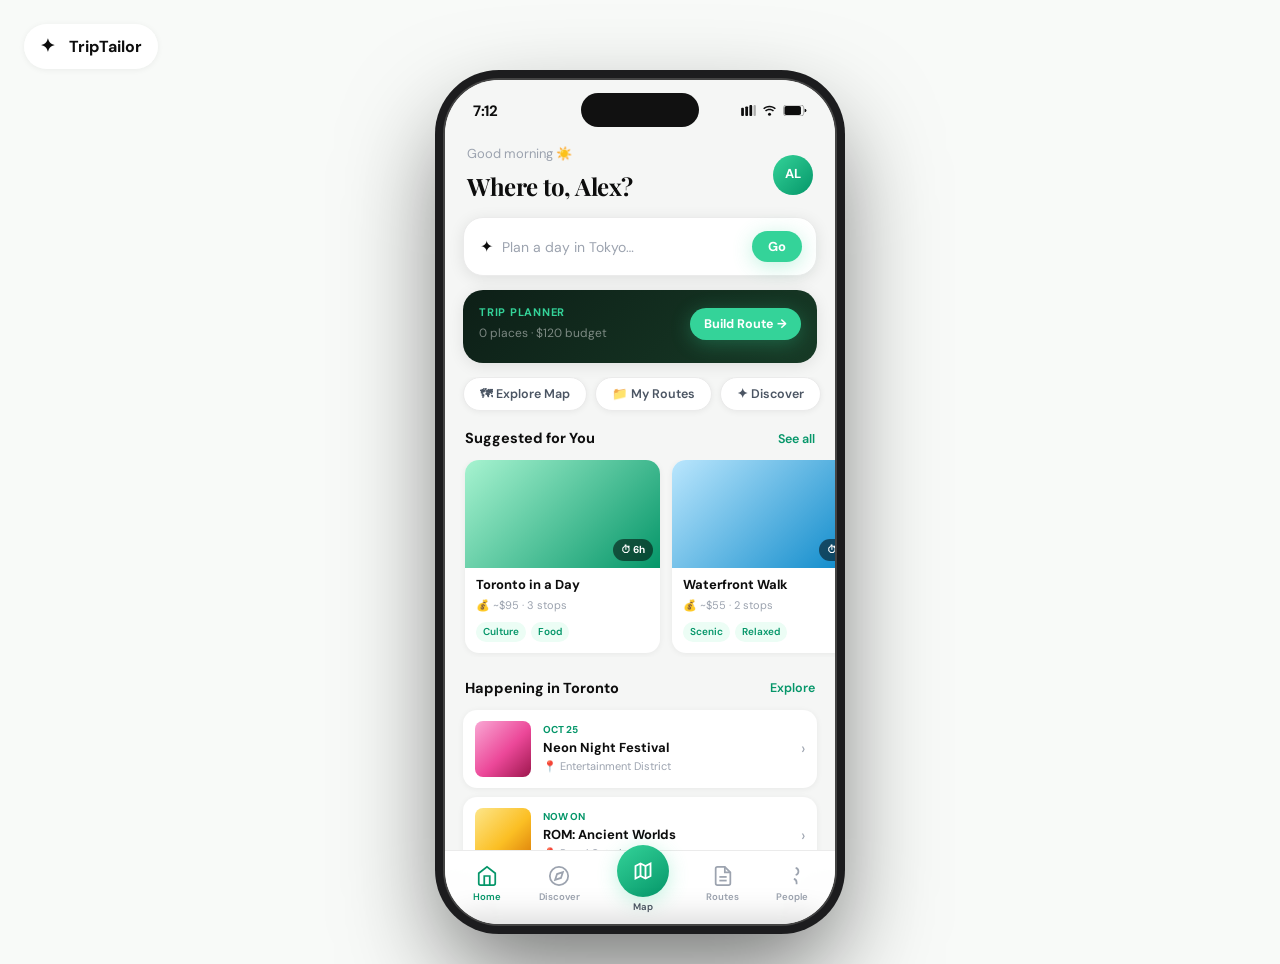
==== commit eaa2e626: "made app demo prettier" ====
--- a/app_demo/app_demo.html
+++ b/app_demo/app_demo.html
@@ -9,6 +9,13 @@
   <link rel="preconnect" href="https://fonts.gstatic.com" crossorigin/>
   <link href="https://fonts.googleapis.com/css2?family=DM+Sans:opsz,wght@9..40,300;9..40,400;9..40,500;9..40,600;9..40,700&family=Playfair+Display:ital,wght@0,700;1,600&display=swap" rel="stylesheet"/>
   <style>
+    body {
+      background: #f8faf8;
+      overflow-x: hidden;
+      margin: 0;
+      padding: 0;
+    }
+    
     .home-logo {
       position: fixed;
       top: 24px;
@@ -43,6 +50,22 @@
       font-size: 18px;
       margin-right: 6px;
     }
+    
+    /* Adjust phone shell container to show full borders */
+    .phone-container {
+      display: flex;
+      justify-content: center;
+      align-items: flex-start;
+      min-height: 100vh;
+      padding: 80px 20px 40px;
+      box-sizing: border-box;
+    }
+    
+    .phone-shell {
+      max-width: calc(100% - 40px);
+      height: auto;
+      aspect-ratio: 390 / 844;
+    }
   </style>
 </head>
 <body>
@@ -51,7 +74,8 @@
   <span class="logo-mark">✦</span>TripTailor
 </a>
 
-<div class="phone-shell">
+<div class="phone-container">
+  <div class="phone-shell">
   <div id="app">
 
     <!-- ── STATUS BAR ── -->
@@ -361,7 +385,8 @@
     <div class="toast" id="toast"></div>
 
   </div><!-- /app -->
-</div><!-- /phone-shell -->
+  </div><!-- /phone-shell -->
+</div><!-- /phone-container -->
 
 <script src="script.js"></script>
 </body>
--- a/app_demo/styles.css
+++ b/app_demo/styles.css
@@ -31,11 +31,12 @@
 
 *, *::before, *::after { box-sizing: border-box; margin: 0; padding: 0; }
 
-html, body {
-  height: 100%; overflow: hidden;
-  background: #c8c8c8;
-  display: flex; align-items: center; justify-content: center;
+/* Removed the centered flex layout from html, body */
+html { scroll-behavior: smooth; font-size: 16px; }
+body {
   font-family: var(--font);
+  color: var(--text);
+  line-height: 1.6;
   -webkit-font-smoothing: antialiased;
 }
 button  { font-family: var(--font); cursor: pointer; border: none; background: none; }
